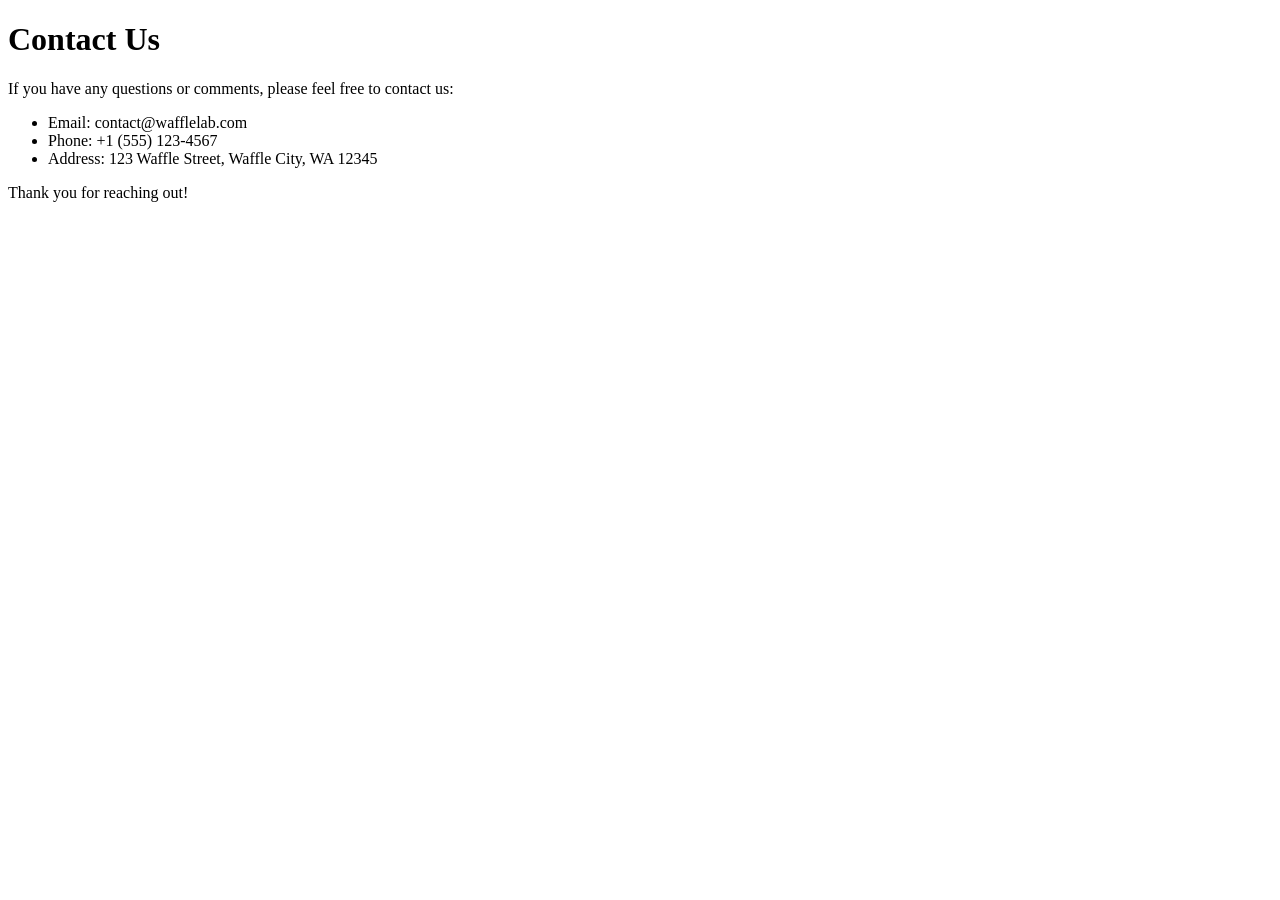
==== contact.html @ e74a7a87 "Create contact.html file with contact information" ====
<!DOCTYPE html>
<html lang="en">
<head>
    <meta charset="UTF-8">
    <meta name="viewport" content="width=device-width, initial-scale=1.0">
    <title>Contact Information</title>
</head>
<body>
    <h1>Contact Us</h1>
    <p>If you have any questions or comments, please feel free to contact us:</p>
    <ul>
        <li>Email: contact@wafflelab.com</li>
        <li>Phone: +1 (555) 123-4567</li>
        <li>Address: 123 Waffle Street, Waffle City, WA 12345</li>
    </ul>
    <p>Thank you for reaching out!</p>
</body>
</html>
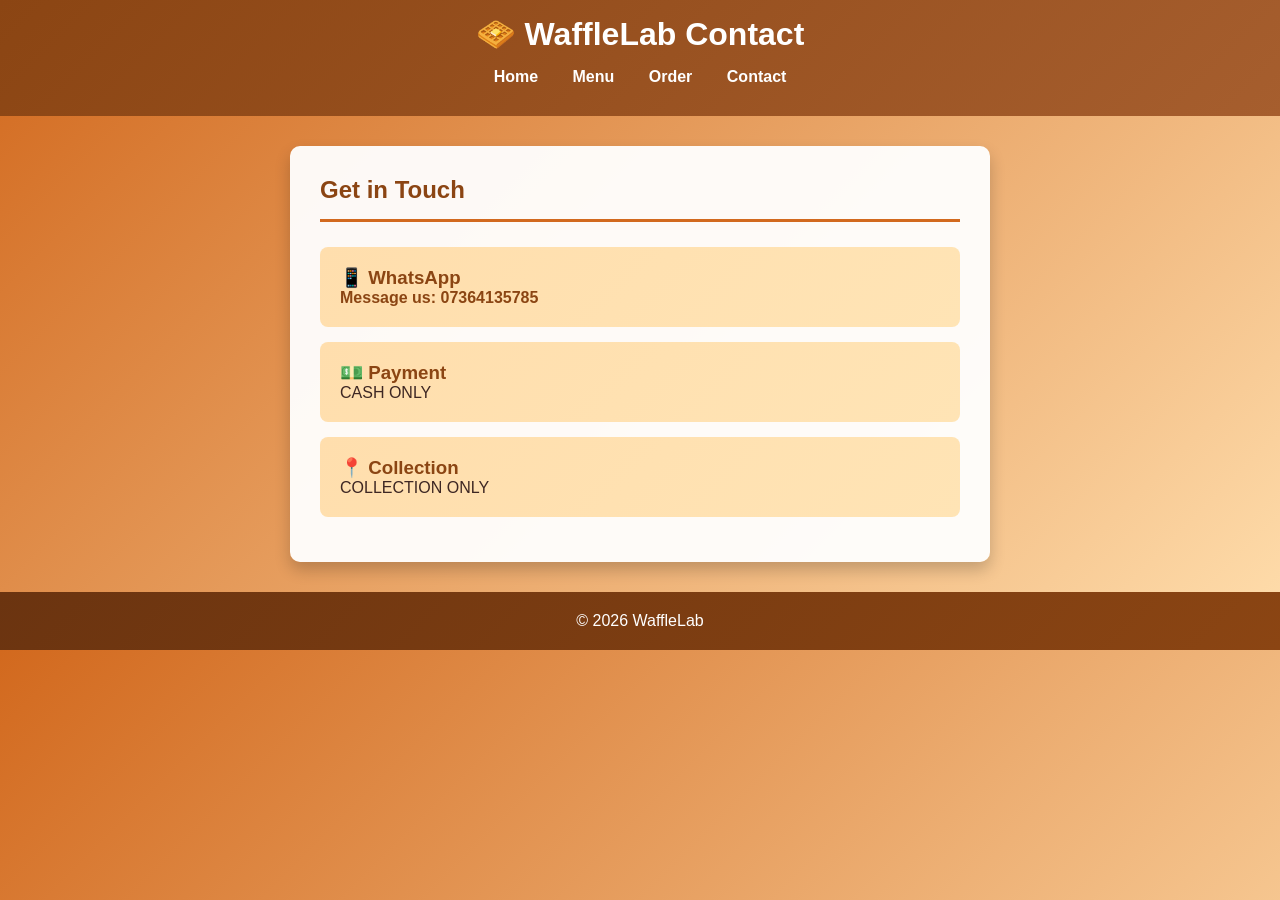
==== commit 80362ad6: "Add files via upload" ====
--- a/contact.html
+++ b/contact.html
@@ -1,18 +1,56 @@
-<!DOCTYPE html>
-<html lang="en">
-<head>
-    <meta charset="UTF-8">
-    <meta name="viewport" content="width=device-width, initial-scale=1.0">
-    <title>Contact Information</title>
-</head>
-<body>
-    <h1>Contact Us</h1>
-    <p>If you have any questions or comments, please feel free to contact us:</p>
-    <ul>
-        <li>Email: contact@wafflelab.com</li>
-        <li>Phone: +1 (555) 123-4567</li>
-        <li>Address: 123 Waffle Street, Waffle City, WA 12345</li>
-    </ul>
-    <p>Thank you for reaching out!</p>
-</body>
+<!DOCTYPE html>
+<html lang="en">
+<head>
+    <meta charset="UTF-8">
+    <meta name="viewport" content="width=device-width, initial-scale=1.0">
+    <title>Contact - WaffleLab</title>
+    <style>
+        * { margin: 0; padding: 0; box-sizing: border-box; }
+        body { font-family: Arial, sans-serif; background: linear-gradient(135deg, #d2691e 0%, #ffdead 100%); color: #3e2723; }
+        header { background: linear-gradient(135deg, #8b4513 0%, #a65e2e 100%); color: white; padding: 15px; text-align: center; }
+        nav { margin: 15px 0; }
+        nav a { color: white; margin: 0 15px; text-decoration: none; font-weight: bold; }
+        .container { max-width: 700px; margin: 30px auto; background: rgba(255, 255, 255, 0.95); padding: 30px; border-radius: 10px; box-shadow: 0 8px 16px rgba(0,0,0,0.2); }
+        h2 { color: #8b4513; margin-bottom: 25px; border-bottom: 3px solid #d2691e; padding-bottom: 15px; }
+        .contact-box { background: linear-gradient(135deg, #ffdead 0%, #ffe4b5 100%); padding: 20px; border-radius: 8px; margin: 15px 0; }
+        .contact-box h3 { color: #8b4513; }
+        .contact-box a { color: #8b4513; font-weight: bold; text-decoration: none; }
+        .contact-box a:hover { text-decoration: underline; }
+        footer { background: linear-gradient(135deg, #6b3410 0%, #8b4513 100%); color: white; text-align: center; padding: 20px; }
+    </style>
+</head>
+<body>
+    <header>
+        <h1>🧇 WaffleLab Contact</h1>
+        <nav>
+            <a href="index.html">Home</a>
+            <a href="menu.html">Menu</a>
+            <a href="order.html">Order</a>
+            <a href="contact.html">Contact</a>
+        </nav>
+    </header>
+
+    <div class="container">
+        <h2>Get in Touch</h2>
+        
+        <div class="contact-box">
+            <h3>📱 WhatsApp</h3>
+            <p><a href="https://wa.me/447364135785">Message us: 07364135785</a></p>
+        </div>
+
+        <div class="contact-box">
+            <h3>💵 Payment</h3>
+            <p>CASH ONLY</p>
+        </div>
+
+        <div class="contact-box">
+            <h3>📍 Collection</h3>
+            <p>COLLECTION ONLY</p>
+        </div>
+    </div>
+
+    <footer>
+        <p>&copy; 2026 WaffleLab</p>
+    </footer>
+</body>
 </html>
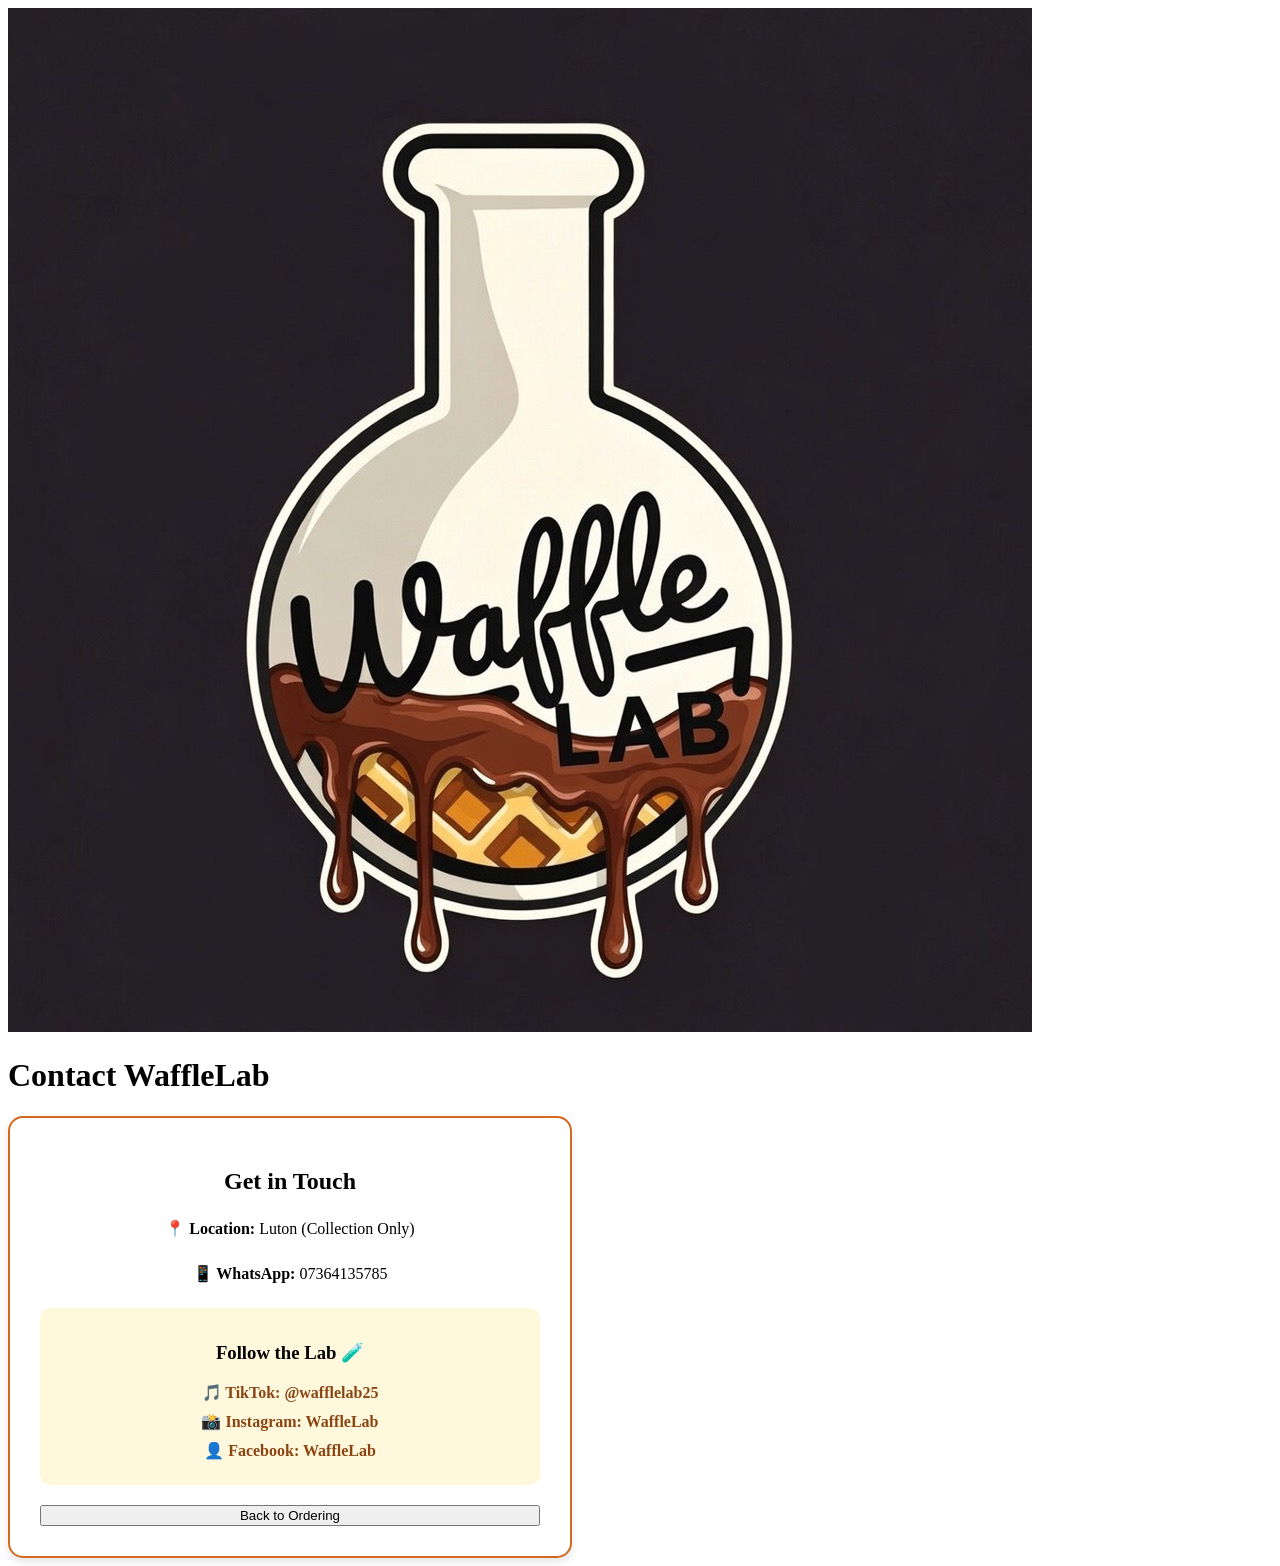
==== commit dfc12c05: "Rename contact (1).html to contact.html" ====
--- a/contact.html
+++ b/contact.html
@@ -3,54 +3,63 @@
 <head>
     <meta charset="UTF-8">
     <meta name="viewport" content="width=device-width, initial-scale=1.0">
-    <title>Contact - WaffleLab</title>
+    <title>WaffleLab - Contact Us</title>
+    <link rel="stylesheet" href="styles.css">
     <style>
-        * { margin: 0; padding: 0; box-sizing: border-box; }
-        body { font-family: Arial, sans-serif; background: linear-gradient(135deg, #d2691e 0%, #ffdead 100%); color: #3e2723; }
-        header { background: linear-gradient(135deg, #8b4513 0%, #a65e2e 100%); color: white; padding: 15px; text-align: center; }
-        nav { margin: 15px 0; }
-        nav a { color: white; margin: 0 15px; text-decoration: none; font-weight: bold; }
-        .container { max-width: 700px; margin: 30px auto; background: rgba(255, 255, 255, 0.95); padding: 30px; border-radius: 10px; box-shadow: 0 8px 16px rgba(0,0,0,0.2); }
-        h2 { color: #8b4513; margin-bottom: 25px; border-bottom: 3px solid #d2691e; padding-bottom: 15px; }
-        .contact-box { background: linear-gradient(135deg, #ffdead 0%, #ffe4b5 100%); padding: 20px; border-radius: 8px; margin: 15px 0; }
-        .contact-box h3 { color: #8b4513; }
-        .contact-box a { color: #8b4513; font-weight: bold; text-decoration: none; }
-        .contact-box a:hover { text-decoration: underline; }
-        footer { background: linear-gradient(135deg, #6b3410 0%, #8b4513 100%); color: white; text-align: center; padding: 20px; }
+        .contact-card {
+            background: white;
+            padding: 30px;
+            border-radius: 15px;
+            box-shadow: 0 4px 8px rgba(0,0,0,0.1);
+            text-align: center;
+            max-width: 500px;
+            width: 90%;
+            border: 2px solid #d2691e;
+        }
+        .contact-info { margin: 20px 0; line-height: 1.8; }
+        .social-links { 
+            margin-top: 20px; 
+            padding: 15px;
+            background: #fff8dc;
+            border-radius: 10px;
+        }
+        .social-item { 
+            display: block; 
+            margin: 10px 0; 
+            color: #8b4513; 
+            text-decoration: none; 
+            font-weight: bold;
+        }
+        .social-item:hover { color: #d2691e; }
     </style>
 </head>
 <body>
-    <header>
-        <h1>🧇 WaffleLab Contact</h1>
-        <nav>
-            <a href="index.html">Home</a>
-            <a href="menu.html">Menu</a>
-            <a href="order.html">Order</a>
-            <a href="contact.html">Contact</a>
-        </nav>
-    </header>
+    <div class="waffle-container">
+        <header>
+            <img src="logo.png" alt="Waffle Lab Logo" class="waffle-icon">
+            <h1>Contact WaffleLab</h1>
+        </header>
 
-    <div class="container">
-        <h2>Get in Touch</h2>
-        
-        <div class="contact-box">
-            <h3>📱 WhatsApp</h3>
-            <p><a href="https://wa.me/447364135785">Message us: 07364135785</a></p>
-        </div>
+        <div class="contact-card">
+            <h2>Get in Touch</h2>
+            <div class="contact-info">
+                <p><strong>📍 Location:</strong> Luton (Collection Only)</p>
+                <p><strong>📱 WhatsApp:</strong> 07364135785</p>
+            </div>
 
-        <div class="contact-box">
-            <h3>💵 Payment</h3>
-            <p>CASH ONLY</p>
-        </div>
+            <div class="social-links">
+                <h3>Follow the Lab 🧪</h3>
+                <a href="https://www.tiktok.com/@wafflelab25" class="social-item" target="_blank">🎵 TikTok: @wafflelab25</a>
+                <a href="https://www.instagram.com/WaffleLab" class="social-item" target="_blank">📸 Instagram: WaffleLab</a>
+                <a href="https://www.facebook.com/WaffleLab" class="social-item" target="_blank">👤 Facebook: WaffleLab</a>
+            </div>
 
-        <div class="contact-box">
-            <h3>📍 Collection</h3>
-            <p>COLLECTION ONLY</p>
+            <div class="navigation" style="margin-top: 20px; display: flex; flex-direction: column; gap: 10px;">
+                <a href="index.html" style="text-decoration: none;">
+                    <button class="btn" style="width: 100%;">Back to Ordering</button>
+                </a>
+            </div>
         </div>
     </div>
-
-    <footer>
-        <p>&copy; 2026 WaffleLab</p>
-    </footer>
 </body>
-</html>+</html>
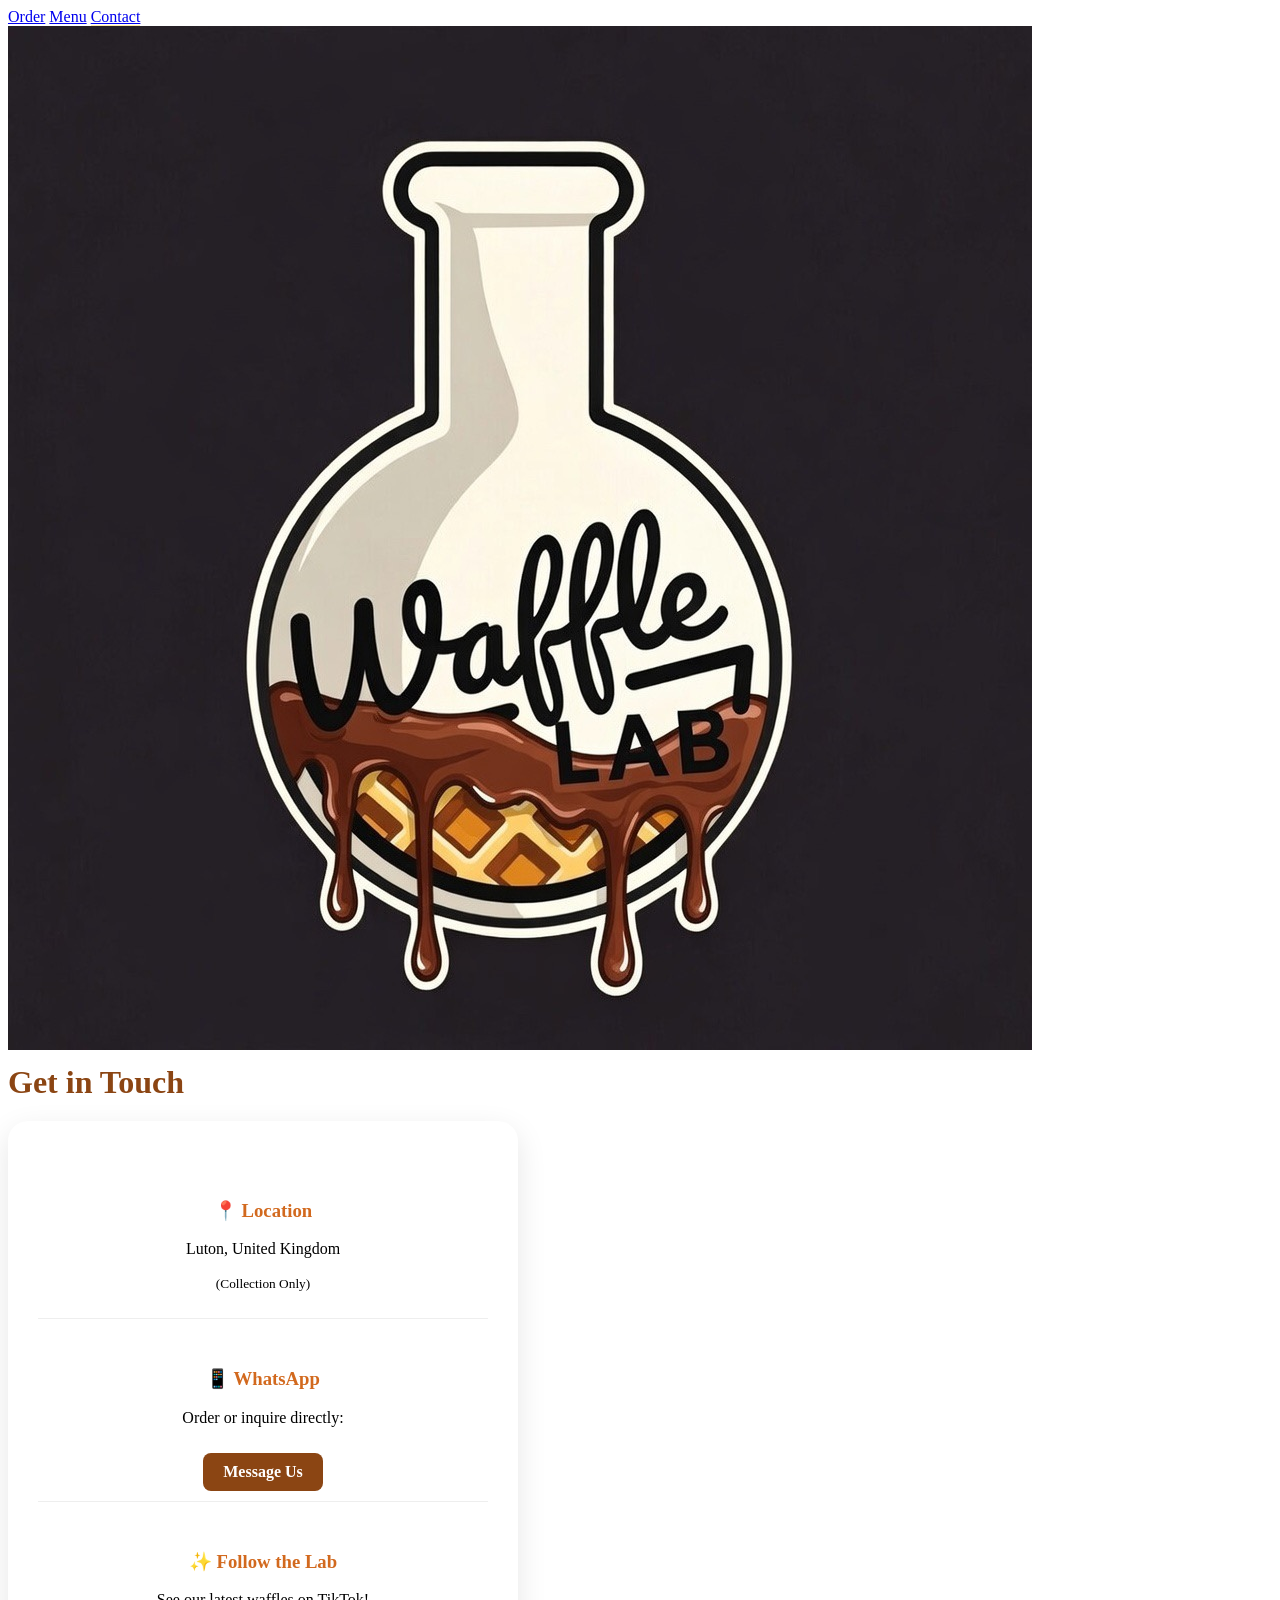
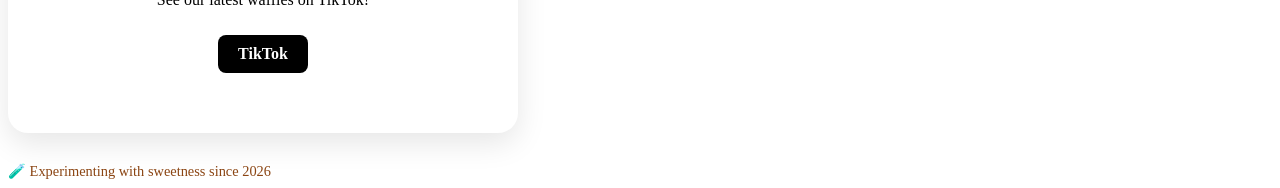
==== commit 3400b290: "Rename contact (2).html to contact.html" ====
--- a/contact.html
+++ b/contact.html
@@ -3,63 +3,76 @@
 <head>
     <meta charset="UTF-8">
     <meta name="viewport" content="width=device-width, initial-scale=1.0">
-    <title>WaffleLab - Contact Us</title>
+    <title>Contact - Waffle Lab Luton</title>
     <link rel="stylesheet" href="styles.css">
     <style>
         .contact-card {
             background: white;
             padding: 30px;
-            border-radius: 15px;
-            box-shadow: 0 4px 8px rgba(0,0,0,0.1);
+            border-radius: 20px;
+            box-shadow: 0 10px 30px rgba(0,0,0,0.1);
+            width: 100%;
+            max-width: 450px;
+            margin-top: 20px;
             text-align: center;
-            max-width: 500px;
-            width: 90%;
-            border: 2px solid #d2691e;
         }
-        .contact-info { margin: 20px 0; line-height: 1.8; }
-        .social-links { 
-            margin-top: 20px; 
-            padding: 15px;
-            background: #fff8dc;
-            border-radius: 10px;
+        .contact-item {
+            margin: 20px 0;
+            padding: 10px;
+            border-bottom: 1px solid #eee;
         }
-        .social-item { 
-            display: block; 
-            margin: 10px 0; 
-            color: #8b4513; 
-            text-decoration: none; 
+        .contact-item:last-child { border-bottom: none; }
+        .social-link {
+            display: inline-block;
+            margin-top: 10px;
+            padding: 10px 20px;
+            background: #8b4513;
+            color: white;
+            text-decoration: none;
+            border-radius: 8px;
             font-weight: bold;
         }
-        .social-item:hover { color: #d2691e; }
     </style>
 </head>
 <body>
+
+    <nav class="main-nav">
+        <a href="index.html">Order</a>
+        <a href="menu.html">Menu</a>
+        <a href="contact.html" style="border-bottom: 2px solid #ffeba1;">Contact</a>
+    </nav>
+
     <div class="waffle-container">
+        
         <header>
             <img src="logo.png" alt="Waffle Lab Logo" class="waffle-icon">
-            <h1>Contact WaffleLab</h1>
+            <h1 style="color: #8B4513; margin: 10px 0;">Get in Touch</h1>
         </header>
 
         <div class="contact-card">
-            <h2>Get in Touch</h2>
-            <div class="contact-info">
-                <p><strong>📍 Location:</strong> Luton (Collection Only)</p>
-                <p><strong>📱 WhatsApp:</strong> 07364135785</p>
+            <div class="contact-item">
+                <h3 style="color: #D2691E;">📍 Location</h3>
+                <p>Luton, United Kingdom</p>
+                <p><small>(Collection Only)</small></p>
             </div>
 
-            <div class="social-links">
-                <h3>Follow the Lab 🧪</h3>
-                <a href="https://www.tiktok.com/@wafflelab25" class="social-item" target="_blank">🎵 TikTok: @wafflelab25</a>
-                <a href="https://www.instagram.com/WaffleLab" class="social-item" target="_blank">📸 Instagram: WaffleLab</a>
-                <a href="https://www.facebook.com/WaffleLab" class="social-item" target="_blank">👤 Facebook: WaffleLab</a>
+            <div class="contact-item">
+                <h3 style="color: #D2691E;">📱 WhatsApp</h3>
+                <p>Order or inquire directly:</p>
+                <a href="https://wa.me/447364135785" class="social-link">Message Us</a>
             </div>
 
-            <div class="navigation" style="margin-top: 20px; display: flex; flex-direction: column; gap: 10px;">
-                <a href="index.html" style="text-decoration: none;">
-                    <button class="btn" style="width: 100%;">Back to Ordering</button>
-                </a>
+            <div class="contact-item">
+                <h3 style="color: #D2691E;">✨ Follow the Lab</h3>
+                <p>See our latest waffles on TikTok!</p>
+                <a href="#" class="social-link" style="background: #000;">TikTok</a>
             </div>
         </div>
+
+        <footer style="margin-top: 30px; font-size: 0.9em; color: #8B4513;">
+            🧪 Experimenting with sweetness since 2026
+        </footer>
     </div>
+
 </body>
 </html>
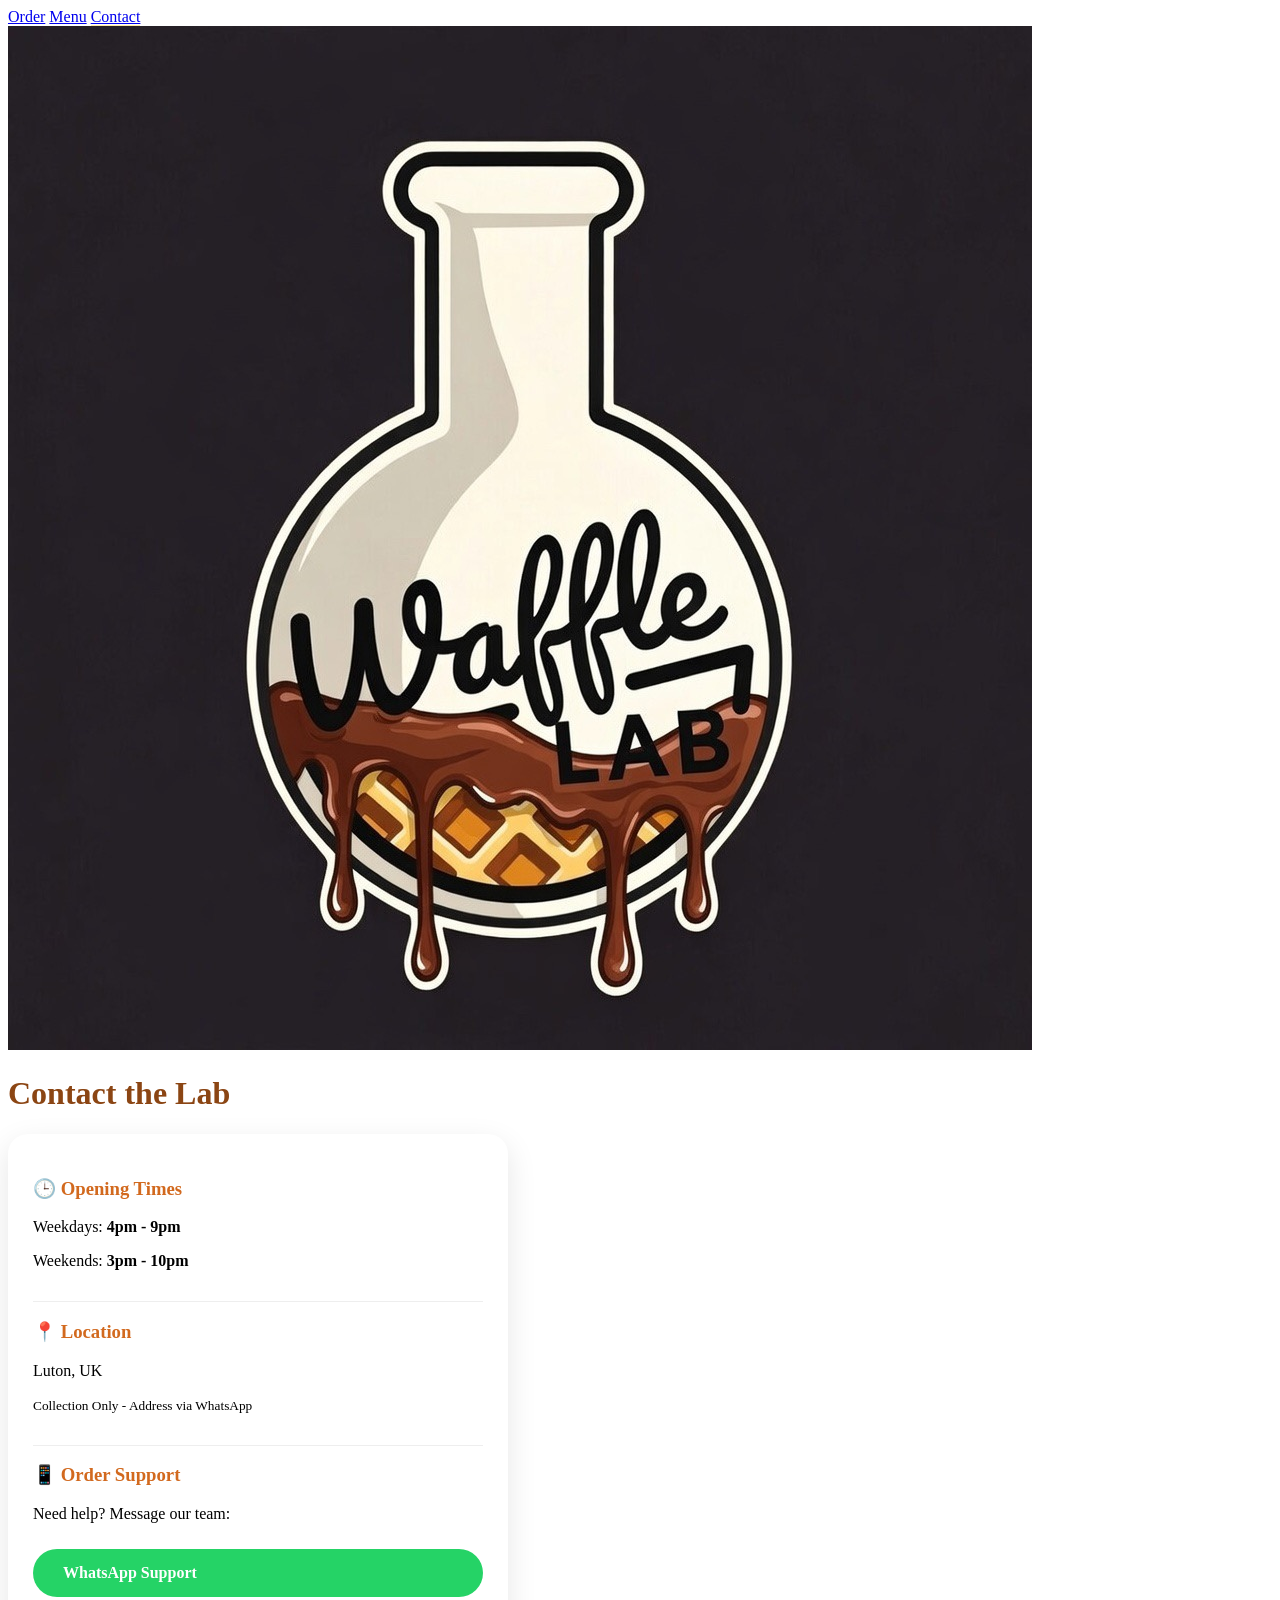
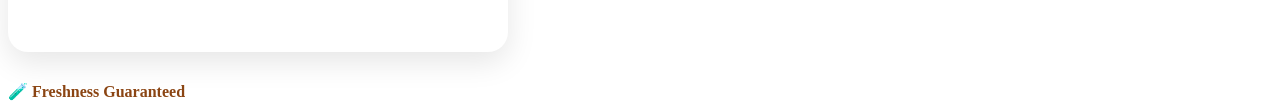
==== commit 628b4f5f: "Update contact.html" ====
--- a/contact.html
+++ b/contact.html
@@ -2,40 +2,17 @@
 <html lang="en">
 <head>
     <meta charset="UTF-8">
-    <meta name="viewport" content="width=device-width, initial-scale=1.0">
+    <meta name="viewport" content="width=device-width, initial-scale=1.0, maximum-scale=1.0, user-scalable=no">
     <title>Contact - Waffle Lab Luton</title>
     <link rel="stylesheet" href="styles.css">
     <style>
-        .contact-card {
-            background: white;
-            padding: 30px;
-            border-radius: 20px;
-            box-shadow: 0 10px 30px rgba(0,0,0,0.1);
-            width: 100%;
-            max-width: 450px;
-            margin-top: 20px;
-            text-align: center;
-        }
-        .contact-item {
-            margin: 20px 0;
-            padding: 10px;
-            border-bottom: 1px solid #eee;
-        }
-        .contact-item:last-child { border-bottom: none; }
-        .social-link {
-            display: inline-block;
-            margin-top: 10px;
-            padding: 10px 20px;
-            background: #8b4513;
-            color: white;
-            text-decoration: none;
-            border-radius: 8px;
-            font-weight: bold;
-        }
+        .contact-card { background: white; padding: 25px; border-radius: 20px; box-shadow: 0 10px 30px rgba(0,0,0,0.1); width: 100%; max-width: 450px; margin-top: 10px; }
+        .info-section { margin: 15px 0; padding-bottom: 15px; border-bottom: 1px solid #eee; }
+        .info-section:last-child { border-bottom: none; }
+        .social-link { display: inline-block; margin-top: 10px; padding: 15px 30px; background: #25D366; color: white; text-decoration: none; border-radius: 50px; font-weight: bold; width: 100%; box-sizing: border-box; }
     </style>
 </head>
 <body>
-
     <nav class="main-nav">
         <a href="index.html">Order</a>
         <a href="menu.html">Menu</a>
@@ -43,36 +20,32 @@
     </nav>
 
     <div class="waffle-container">
-        
-        <header>
-            <img src="logo.png" alt="Waffle Lab Logo" class="waffle-icon">
-            <h1 style="color: #8B4513; margin: 10px 0;">Get in Touch</h1>
-        </header>
+        <img src="logo.png" alt="Waffle Lab Logo" class="waffle-icon">
+        <h1 style="color: #8B4513;">Contact the Lab</h1>
 
         <div class="contact-card">
-            <div class="contact-item">
-                <h3 style="color: #D2691E;">📍 Location</h3>
-                <p>Luton, United Kingdom</p>
-                <p><small>(Collection Only)</small></p>
+            <div class="info-section">
+                <h3 style="color: #d2691e;">🕒 Opening Times</h3>
+                <p>Weekdays: <strong>4pm - 9pm</strong></p>
+                <p>Weekends: <strong>3pm - 10pm</strong></p>
+            </div>
+            
+            <div class="info-section">
+                <h3 style="color: #d2691e;">📍 Location</h3>
+                <p>Luton, UK</p>
+                <p><small>Collection Only - Address via WhatsApp</small></p>
             </div>
 
-            <div class="contact-item">
-                <h3 style="color: #D2691E;">📱 WhatsApp</h3>
-                <p>Order or inquire directly:</p>
-                <a href="https://wa.me/447364135785" class="social-link">Message Us</a>
-            </div>
-
-            <div class="contact-item">
-                <h3 style="color: #D2691E;">✨ Follow the Lab</h3>
-                <p>See our latest waffles on TikTok!</p>
-                <a href="#" class="social-link" style="background: #000;">TikTok</a>
+            <div class="info-section">
+                <h3 style="color: #d2691e;">📱 Order Support</h3>
+                <p>Need help? Message our team:</p>
+                <a href="https://wa.me/447364135785" class="social-link">WhatsApp Support</a>
             </div>
         </div>
 
-        <footer style="margin-top: 30px; font-size: 0.9em; color: #8B4513;">
-            🧪 Experimenting with sweetness since 2026
+        <footer style="margin-top: 30px; font-weight: bold; color: #8B4513;">
+            🧪 Freshness Guaranteed
         </footer>
     </div>
-
 </body>
 </html>
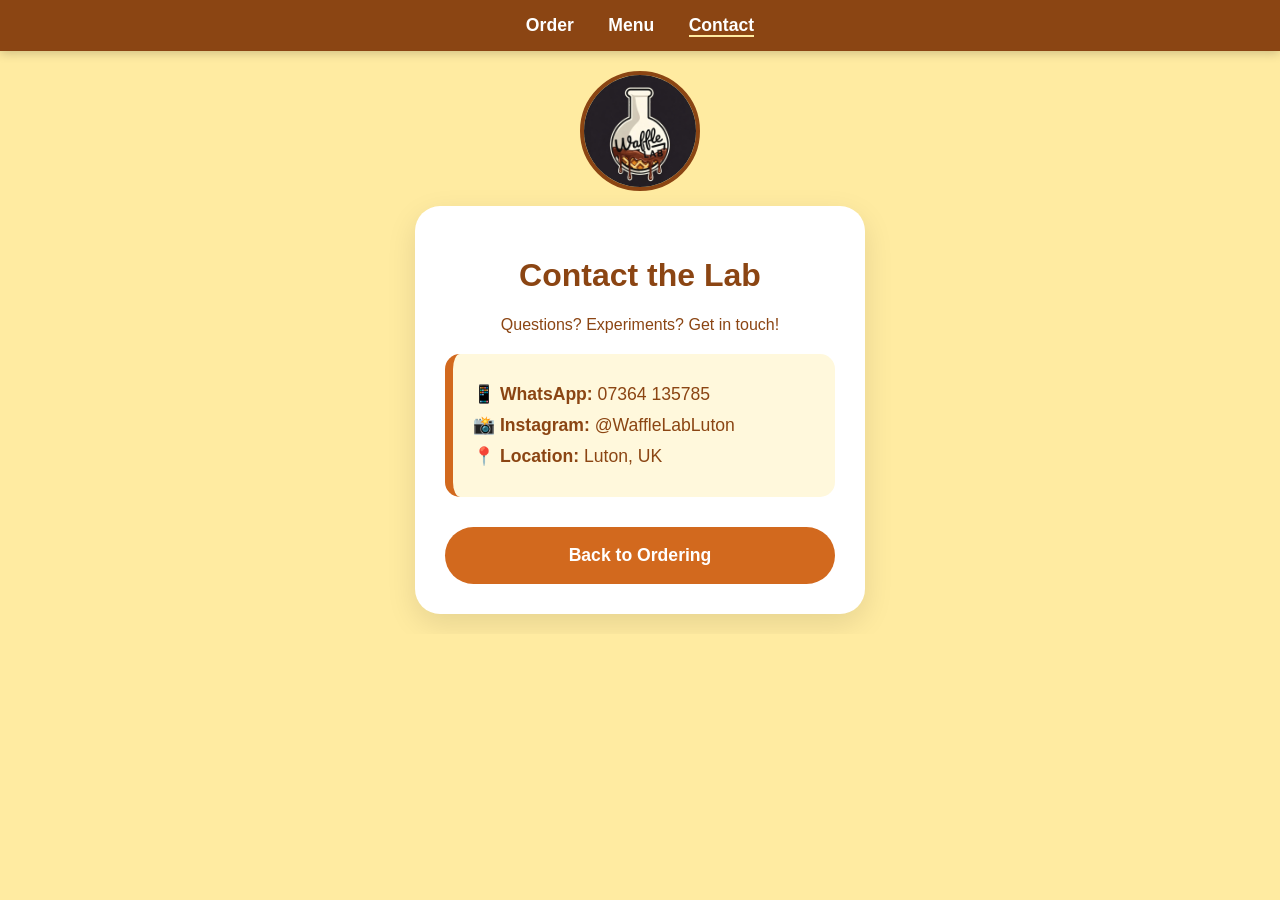
==== commit ab5f791d: "Update contact.html" ====
--- a/contact.html
+++ b/contact.html
@@ -4,15 +4,34 @@
     <meta charset="UTF-8">
     <meta name="viewport" content="width=device-width, initial-scale=1.0, maximum-scale=1.0, user-scalable=no">
     <title>Contact - Waffle Lab Luton</title>
-    <link rel="stylesheet" href="styles.css">
+    <link rel="stylesheet" href="style.css">
     <style>
-        .contact-card { background: white; padding: 25px; border-radius: 20px; box-shadow: 0 10px 30px rgba(0,0,0,0.1); width: 100%; max-width: 450px; margin-top: 10px; }
-        .info-section { margin: 15px 0; padding-bottom: 15px; border-bottom: 1px solid #eee; }
-        .info-section:last-child { border-bottom: none; }
-        .social-link { display: inline-block; margin-top: 10px; padding: 15px 30px; background: #25D366; color: white; text-decoration: none; border-radius: 50px; font-weight: bold; width: 100%; box-sizing: border-box; }
+        .contact-card {
+            background: white;
+            padding: 30px;
+            border-radius: 25px;
+            box-shadow: 0 10px 30px rgba(0,0,0,0.1);
+            width: 100%;
+            max-width: 450px;
+            text-align: center;
+        }
+        .contact-info {
+            text-align: left;
+            background: var(--cream);
+            padding: 20px;
+            border-radius: 15px;
+            margin: 20px 0;
+            border-left: 8px solid var(--chocolate-orange);
+        }
+        .contact-info p {
+            margin: 10px 0;
+            font-size: 1.1em;
+        }
+        h1 { color: var(--chocolate-brown); }
     </style>
 </head>
 <body>
+
     <nav class="main-nav">
         <a href="index.html">Order</a>
         <a href="menu.html">Menu</a>
@@ -21,31 +40,20 @@
 
     <div class="waffle-container">
         <img src="logo.png" alt="Waffle Lab Logo" class="waffle-icon">
-        <h1 style="color: #8B4513;">Contact the Lab</h1>
-
+        
         <div class="contact-card">
-            <div class="info-section">
-                <h3 style="color: #d2691e;">🕒 Opening Times</h3>
-                <p>Weekdays: <strong>4pm - 9pm</strong></p>
-                <p>Weekends: <strong>3pm - 10pm</strong></p>
-            </div>
+            <h1>Contact the Lab</h1>
+            <p>Questions? Experiments? Get in touch!</p>
             
-            <div class="info-section">
-                <h3 style="color: #d2691e;">📍 Location</h3>
-                <p>Luton, UK</p>
-                <p><small>Collection Only - Address via WhatsApp</small></p>
+            <div class="contact-info">
+                <p><strong>📱 WhatsApp:</strong> 07364 135785</p>
+                <p><strong>📸 Instagram:</strong> @WaffleLabLuton</p>
+                <p><strong>📍 Location:</strong> Luton, UK</p>
             </div>
 
-            <div class="info-section">
-                <h3 style="color: #d2691e;">📱 Order Support</h3>
-                <p>Need help? Message our team:</p>
-                <a href="https://wa.me/447364135785" class="social-link">WhatsApp Support</a>
-            </div>
+            <button class="btn" onclick="location.href='index.html'">Back to Ordering</button>
         </div>
+    </div>
 
-        <footer style="margin-top: 30px; font-weight: bold; color: #8B4513;">
-            🧪 Freshness Guaranteed
-        </footer>
-    </div>
 </body>
 </html>
--- a/style.css
+++ b/style.css
@@ -0,0 +1,93 @@
+/* WAFFLE LAB - MASTER STYLESHEET */
+:root {
+    --waffle-yellow: #ffeba1;
+    --chocolate-brown: #8b4513;
+    --chocolate-orange: #d2691e;
+    --cream: #fff8dc;
+}
+
+* { box-sizing: border-box; }
+
+body, html {
+    margin: 0; padding: 0; width: 100%; min-height: 100%;
+    background-color: var(--waffle-yellow);
+    font-family: 'Segoe UI', Roboto, Helvetica, Arial, sans-serif;
+    color: var(--chocolate-brown);
+    overflow-x: hidden;
+}
+
+/* NAVIGATION */
+.main-nav { 
+    background: var(--chocolate-brown); 
+    padding: 15px 0; 
+    text-align: center; 
+    width: 100%; 
+    position: sticky; 
+    top: 0; 
+    z-index: 1000; 
+    box-shadow: 0 2px 10px rgba(0,0,0,0.2);
+}
+
+.main-nav a { 
+    color: white; 
+    text-decoration: none; 
+    margin: 0 15px; 
+    font-weight: bold; 
+    font-size: 1.1em;
+}
+
+/* LOGO FIX - This makes it 120px and spinning */
+.waffle-container {
+    display: flex;
+    flex-direction: column;
+    align-items: center;
+    padding: 20px;
+    text-align: center;
+}
+
+.waffle-icon {
+    width: 120px;
+    height: 120px;
+    border-radius: 50%;
+    border: 4px solid var(--chocolate-brown);
+    margin-bottom: 15px;
+    animation: spin 10s linear infinite;
+    object-fit: cover;
+}
+
+@keyframes spin {
+    from { transform: rotate(0deg); }
+    to { transform: rotate(360deg); }
+}
+
+/* CARDS & BUTTONS */
+.order-card, .menu-card {
+    background: white;
+    padding: 30px;
+    border-radius: 25px;
+    box-shadow: 0 10px 30px rgba(0,0,0,0.1);
+    width: 100%;
+    max-width: 450px;
+    margin-bottom: 20px;
+}
+
+.menu-card {
+    text-align: left;
+    border-left: 8px solid var(--chocolate-orange);
+}
+
+.btn {
+    background: var(--chocolate-orange);
+    color: white;
+    border: none;
+    padding: 18px;
+    width: 100%;
+    border-radius: 50px;
+    font-weight: bold;
+    font-size: 1.1em;
+    cursor: pointer;
+    margin-top: 10px;
+    transition: background 0.3s;
+}
+
+.btn:hover { background: var(--chocolate-brown); }
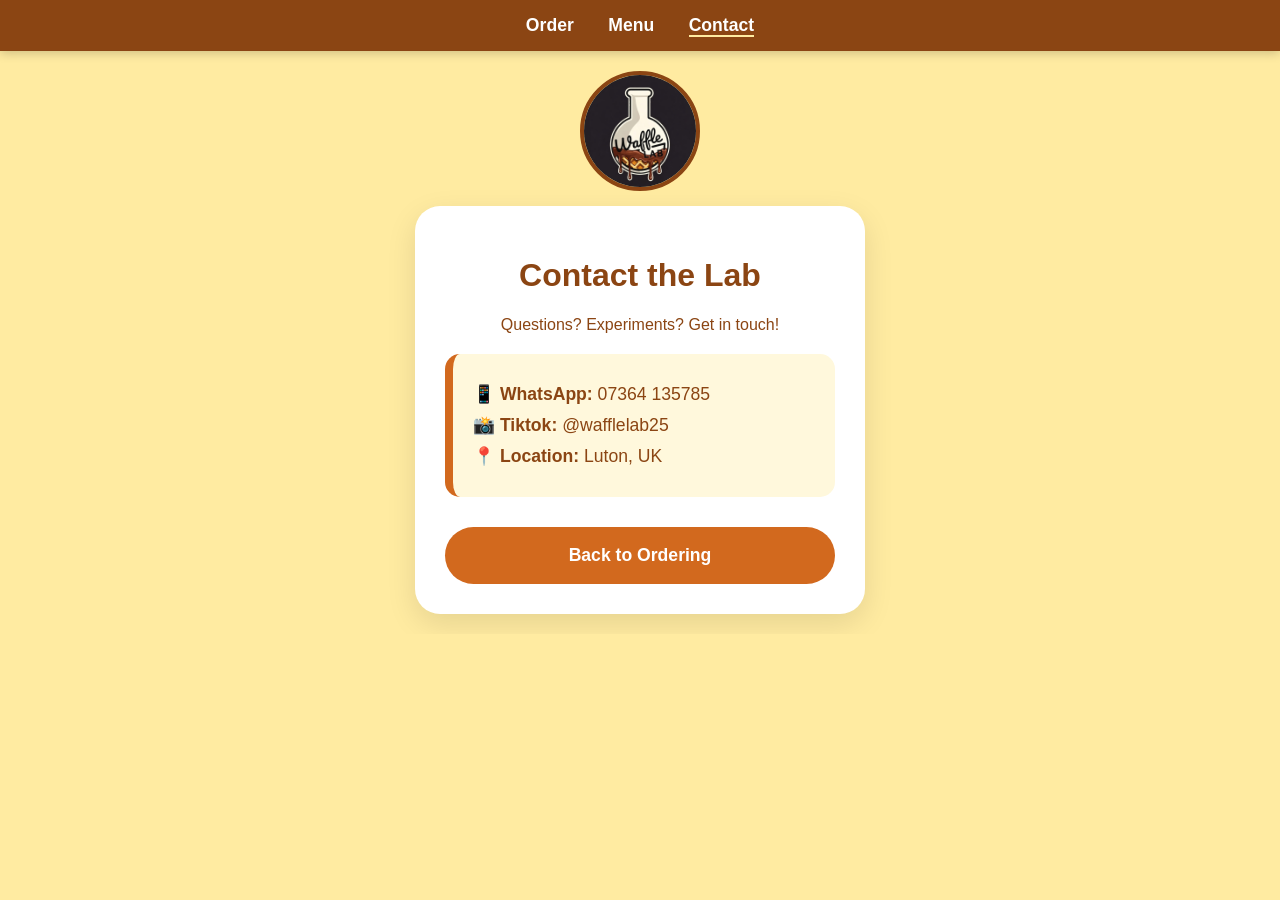
==== commit 77fbf6f1: "Update contact.html" ====
--- a/contact.html
+++ b/contact.html
@@ -47,7 +47,7 @@
             
             <div class="contact-info">
                 <p><strong>📱 WhatsApp:</strong> 07364 135785</p>
-                <p><strong>📸 Instagram:</strong> @WaffleLabLuton</p>
+                <p><strong>📸 Tiktok:</strong> @wafflelab25</p>
                 <p><strong>📍 Location:</strong> Luton, UK</p>
             </div>
 
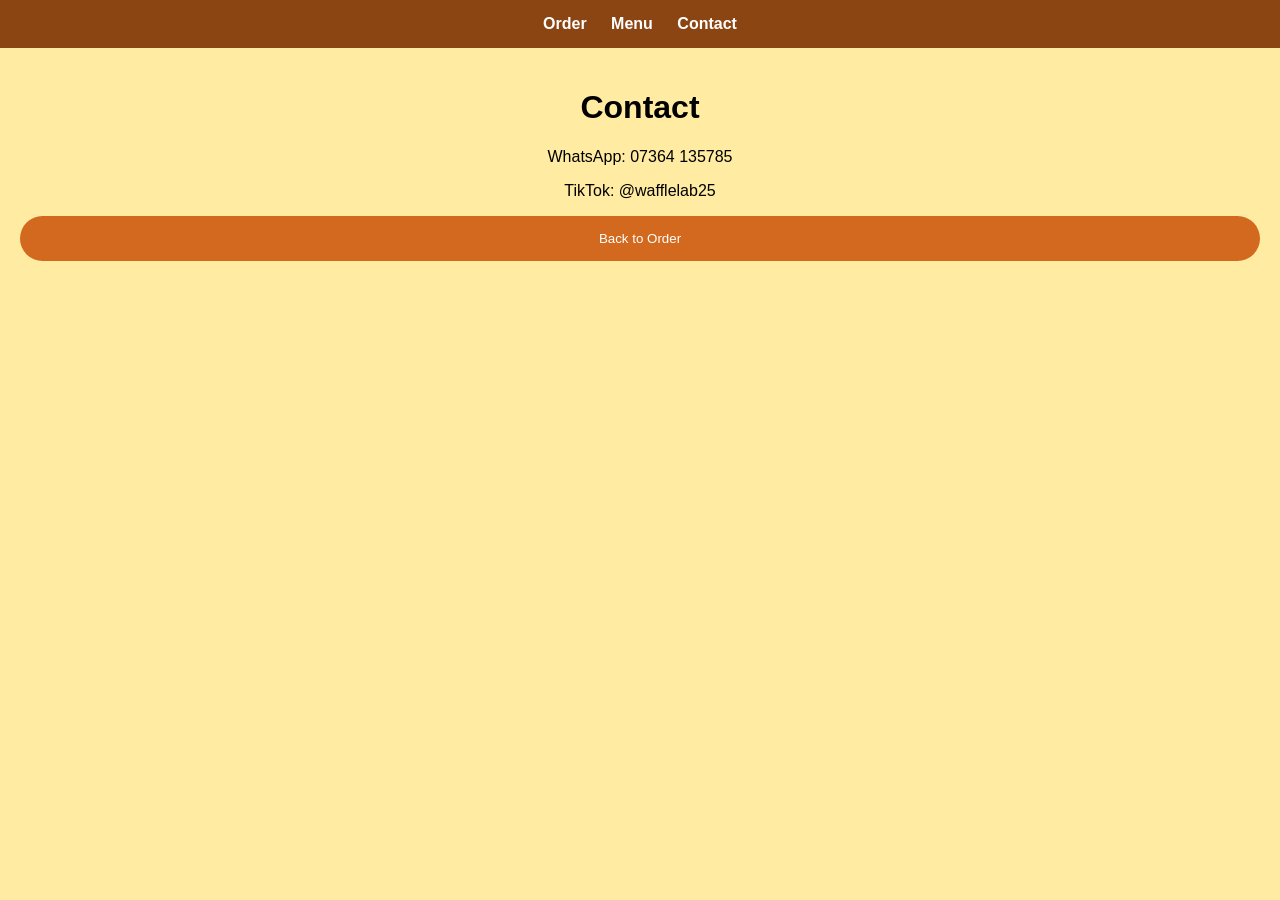
==== commit f790f570: "Update contact.html Contact revamp" ====
--- a/contact.html
+++ b/contact.html
@@ -1,59 +1,30 @@
-<!DOCTYPE html>
-<html lang="en">
-<head>
-    <meta charset="UTF-8">
-    <meta name="viewport" content="width=device-width, initial-scale=1.0, maximum-scale=1.0, user-scalable=no">
-    <title>Contact - Waffle Lab Luton</title>
-    <link rel="stylesheet" href="style.css">
-    <style>
-        .contact-card {
-            background: white;
-            padding: 30px;
-            border-radius: 25px;
-            box-shadow: 0 10px 30px rgba(0,0,0,0.1);
-            width: 100%;
-            max-width: 450px;
-            text-align: center;
-        }
-        .contact-info {
-            text-align: left;
-            background: var(--cream);
-            padding: 20px;
-            border-radius: 15px;
-            margin: 20px 0;
-            border-left: 8px solid var(--chocolate-orange);
-        }
-        .contact-info p {
-            margin: 10px 0;
-            font-size: 1.1em;
-        }
-        h1 { color: var(--chocolate-brown); }
-    </style>
-</head>
-<body>
-
-    <nav class="main-nav">
-        <a href="index.html">Order</a>
-        <a href="menu.html">Menu</a>
-        <a href="contact.html" style="border-bottom: 2px solid #ffeba1;">Contact</a>
-    </nav>
-
-    <div class="waffle-container">
-        <img src="logo.png" alt="Waffle Lab Logo" class="waffle-icon">
-        
-        <div class="contact-card">
-            <h1>Contact the Lab</h1>
-            <p>Questions? Experiments? Get in touch!</p>
-            
-            <div class="contact-info">
-                <p><strong>📱 WhatsApp:</strong> 07364 135785</p>
-                <p><strong>📸 Tiktok:</strong> @wafflelab25</p>
-                <p><strong>📍 Location:</strong> Luton, UK</p>
-            </div>
-
-            <button class="btn" onclick="location.href='index.html'">Back to Ordering</button>
-        </div>
-    </div>
-
-</body>
-</html>
+<!DOCTYPE html>
+<html>
+<head>
+<title>Contact</title>
+<link rel="stylesheet" href="style.css">
+</head>
+
+<body>
+
+<nav class="main-nav">
+<a href="index.html">Order</a>
+<a href="menu.html">Menu</a>
+<a href="contact.html">Contact</a>
+</nav>
+
+<div class="waffle-container">
+
+<h1>Contact</h1>
+
+<p>WhatsApp: 07364 135785</p>
+<p>TikTok: @wafflelab25</p>
+
+<button class="btn" onclick="location.href='index.html'">
+Back to Order
+</button>
+
+</div>
+
+</body>
+</html>
--- a/style.css
+++ b/style.css
@@ -1,93 +1,60 @@
-/* WAFFLE LAB - MASTER STYLESHEET */
-:root {
-    --waffle-yellow: #ffeba1;
-    --chocolate-brown: #8b4513;
-    --chocolate-orange: #d2691e;
-    --cream: #fff8dc;
-}
-
-* { box-sizing: border-box; }
-
-body, html {
-    margin: 0; padding: 0; width: 100%; min-height: 100%;
-    background-color: var(--waffle-yellow);
-    font-family: 'Segoe UI', Roboto, Helvetica, Arial, sans-serif;
-    color: var(--chocolate-brown);
-    overflow-x: hidden;
-}
-
-/* NAVIGATION */
-.main-nav { 
-    background: var(--chocolate-brown); 
-    padding: 15px 0; 
-    text-align: center; 
-    width: 100%; 
-    position: sticky; 
-    top: 0; 
-    z-index: 1000; 
-    box-shadow: 0 2px 10px rgba(0,0,0,0.2);
-}
-
-.main-nav a { 
-    color: white; 
-    text-decoration: none; 
-    margin: 0 15px; 
-    font-weight: bold; 
-    font-size: 1.1em;
-}
-
-/* LOGO FIX - This makes it 120px and spinning */
-.waffle-container {
-    display: flex;
-    flex-direction: column;
-    align-items: center;
-    padding: 20px;
-    text-align: center;
-}
-
-.waffle-icon {
-    width: 120px;
-    height: 120px;
-    border-radius: 50%;
-    border: 4px solid var(--chocolate-brown);
-    margin-bottom: 15px;
-    animation: spin 10s linear infinite;
-    object-fit: cover;
-}
-
-@keyframes spin {
-    from { transform: rotate(0deg); }
-    to { transform: rotate(360deg); }
-}
-
-/* CARDS & BUTTONS */
-.order-card, .menu-card {
-    background: white;
-    padding: 30px;
-    border-radius: 25px;
-    box-shadow: 0 10px 30px rgba(0,0,0,0.1);
-    width: 100%;
-    max-width: 450px;
-    margin-bottom: 20px;
-}
-
-.menu-card {
-    text-align: left;
-    border-left: 8px solid var(--chocolate-orange);
-}
-
-.btn {
-    background: var(--chocolate-orange);
-    color: white;
-    border: none;
-    padding: 18px;
-    width: 100%;
-    border-radius: 50px;
-    font-weight: bold;
-    font-size: 1.1em;
-    cursor: pointer;
-    margin-top: 10px;
-    transition: background 0.3s;
-}
-
-.btn:hover { background: var(--chocolate-brown); }
+:root {
+    --waffle-yellow: #ffeba1;
+    --chocolate-brown: #8b4513;
+    --chocolate-orange: #d2691e;
+    --cream: #fff8dc;
+}
+
+body {
+    margin: 0;
+    font-family: Arial;
+    background: var(--waffle-yellow);
+    text-align: center;
+}
+
+.main-nav {
+    background: var(--chocolate-brown);
+    padding: 15px;
+}
+
+.main-nav a {
+    color: white;
+    margin: 10px;
+    text-decoration: none;
+    font-weight: bold;
+}
+
+.waffle-container {
+    padding: 20px;
+}
+
+.waffle-icon {
+    width: 120px;
+    border-radius: 50%;
+}
+
+.order-card, .menu-card {
+    background: white;
+    padding: 20px;
+    border-radius: 20px;
+    margin: 20px auto;
+    max-width: 450px;
+}
+
+.btn {
+    background: var(--chocolate-orange);
+    color: white;
+    padding: 15px;
+    border: none;
+    border-radius: 30px;
+    width: 100%;
+    cursor: pointer;
+}
+
+.choice-btn {
+    padding: 15px;
+    margin: 5px;
+    border-radius: 10px;
+    border: 2px solid var(--chocolate-orange);
+    cursor: pointer;
+}
